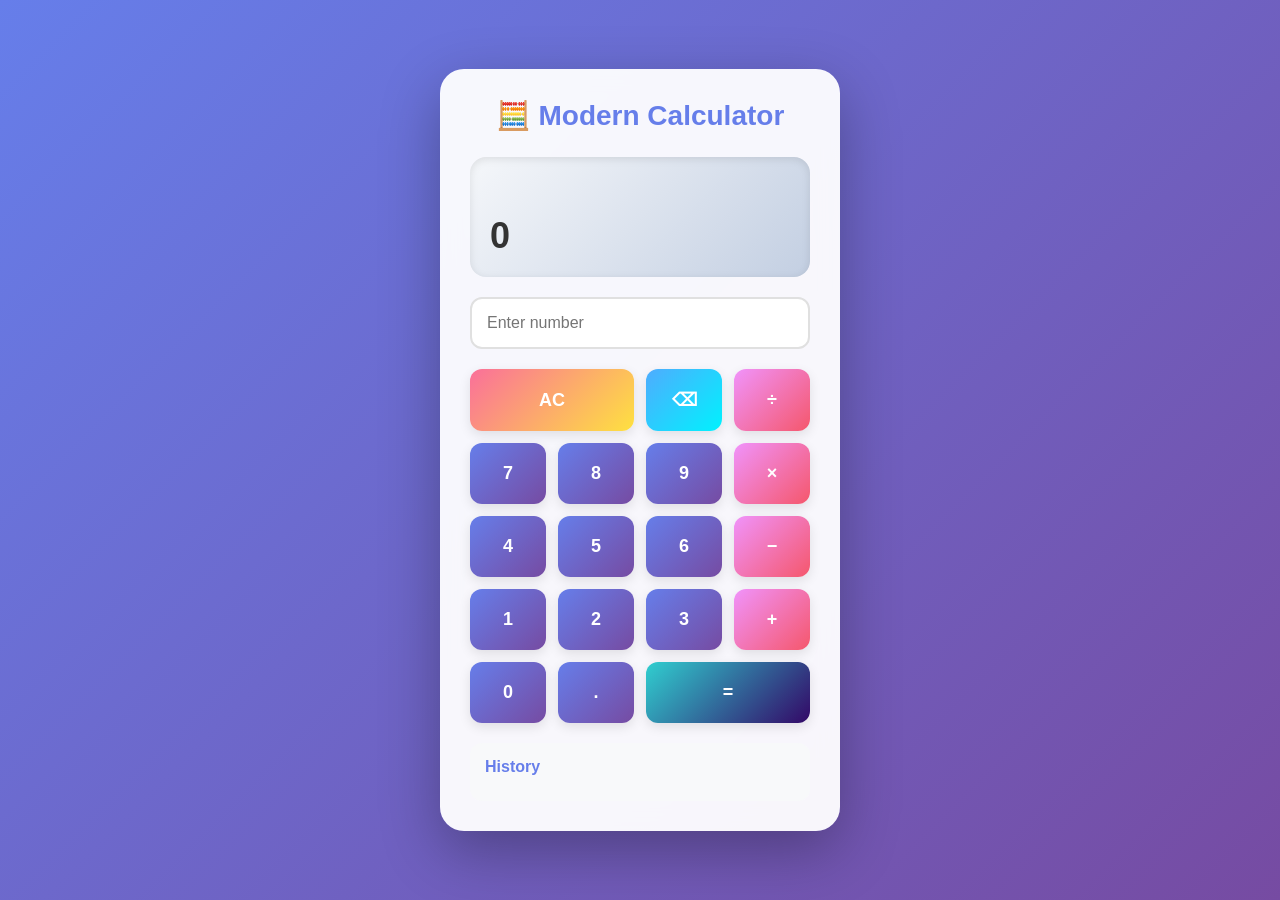
==== index.html @ 9a68133a "CHANGED smth" ====
<!doctype html>
<html lang="en">
  <head>
    <meta charset="UTF-8" />
    <meta name="viewport" content="width=device-width, initial-scale=1.0" />
    <title>Calculator</title>
    <link rel="stylesheet" href="style.css" />
    <script src="index.js"></script>
  </head>
  <body>
    <div class="calculator-container">
      <h1>🧮 Modern Calculator</h1>

      <div class="display">
        <div class="expression" id="expression"></div>
        <div class="result" id="result">0</div>
      </div>

      <div class="input-section">
        <div class="input-group">
          <input type="number" id="numberInput" placeholder="Enter number" />
        </div>
      </div>

      <div class="button-grid">
        <button class="btn-clear" onclick="clearAll()">AC</button>
        <button class="btn-function" onclick="backspace()">⌫</button>
        <button class="btn-operator" onclick="appendOperator('/')">÷</button>

        <button class="btn-number" onclick="appendNumber('7')">7</button>
        <button class="btn-number" onclick="appendNumber('8')">8</button>
        <button class="btn-number" onclick="appendNumber('9')">9</button>
        <button class="btn-operator" onclick="appendOperator('*')">×</button>

        <button class="btn-number" onclick="appendNumber('4')">4</button>
        <button class="btn-number" onclick="appendNumber('5')">5</button>
        <button class="btn-number" onclick="appendNumber('6')">6</button>
        <button class="btn-operator" onclick="appendOperator('-')">−</button>

        <button class="btn-number" onclick="appendNumber('1')">1</button>
        <button class="btn-number" onclick="appendNumber('2')">2</button>
        <button class="btn-number" onclick="appendNumber('3')">3</button>
        <button class="btn-operator" onclick="appendOperator('+')">+</button>

        <button class="btn-number" onclick="appendNumber('0')">0</button>
        <button class="btn-number" onclick="appendNumber('.')">.</button>
        <button class="btn-equals" onclick="calculate()">=</button>
      </div>

      <div class="history">
        <h3>History</h3>
        <div id="historyList"></div>
      </div>
    </div>
  </body>
</html>
---- style.css ----
* {
  margin: 0;
  padding: 0;
  box-sizing: border-box;
}

body {
  font-family: "Segoe UI", Tahoma, Geneva, Verdana, sans-serif;
  background: linear-gradient(135deg, #667eea 0%, #764ba2 100%);
  min-height: 100vh;
  display: flex;
  justify-content: center;
  align-items: center;
  padding: 20px;
}

.calculator-container {
  background: rgba(255, 255, 255, 0.95);
  backdrop-filter: blur(10px);
  border-radius: 24px;
  box-shadow: 0 20px 60px rgba(0, 0, 0, 0.3);
  padding: 30px;
  max-width: 400px;
  width: 100%;
  animation: slideIn 0.5s ease-out;
}

@keyframes slideIn {
  from {
    opacity: 0;
    transform: translateY(30px);
  }
  to {
    opacity: 1;
    transform: translateY(0);
  }
}

h1 {
  text-align: center;
  color: #667eea;
  margin-bottom: 25px;
  font-size: 28px;
  font-weight: 600;
}

.display {
  background: linear-gradient(135deg, #f5f7fa 0%, #c3cfe2 100%);
  border-radius: 16px;
  padding: 20px;
  margin-bottom: 20px;
  min-height: 120px;
  display: flex;
  flex-direction: column;
  justify-content: flex-end;
  box-shadow: inset 0 2px 8px rgba(0, 0, 0, 0.1);
}

.expression {
  font-size: 18px;
  color: #666;
  margin-bottom: 8px;
  min-height: 24px;
  word-break: break-all;
}

.result {
  font-size: 36px;
  font-weight: 600;
  color: #333;
  word-break: break-all;
}

.input-section {
  margin-bottom: 20px;
}

.input-group {
  display: flex;
  gap: 10px;
  margin-bottom: 15px;
}

input {
  flex: 1;
  padding: 15px;
  border: 2px solid #e0e0e0;
  border-radius: 12px;
  font-size: 16px;
  transition: all 0.3s;
  outline: none;
}

input:focus {
  border-color: #667eea;
  box-shadow: 0 0 0 3px rgba(102, 126, 234, 0.1);
}

.button-grid {
  display: grid;
  grid-template-columns: repeat(4, 1fr);
  gap: 12px;
  margin-bottom: 20px;
}

button {
  padding: 20px;
  border: none;
  border-radius: 12px;
  font-size: 18px;
  font-weight: 600;
  cursor: pointer;
  transition: all 0.2s;
  box-shadow: 0 4px 12px rgba(0, 0, 0, 0.1);
}

button:hover {
  transform: translateY(-2px);
  box-shadow: 0 6px 16px rgba(0, 0, 0, 0.15);
}

button:active {
  transform: translateY(0);
  box-shadow: 0 2px 8px rgba(0, 0, 0, 0.1);
}

.btn-number {
  background: linear-gradient(135deg, #667eea 0%, #764ba2 100%);
  color: white;
}

.btn-operator {
  background: linear-gradient(135deg, #f093fb 0%, #f5576c 100%);
  color: white;
}

.btn-function {
  background: linear-gradient(135deg, #4facfe 0%, #00f2fe 100%);
  color: white;
}

.btn-clear {
  background: linear-gradient(135deg, #fa709a 0%, #fee140 100%);
  color: white;
  grid-column: span 2;
}

.btn-equals {
  background: linear-gradient(135deg, #30cfd0 0%, #330867 100%);
  color: white;
  grid-column: span 2;
}

.history {
  background: #f8f9fa;
  border-radius: 12px;
  padding: 15px;
  max-height: 200px;
  overflow-y: auto;
}

.history h3 {
  color: #667eea;
  font-size: 16px;
  margin-bottom: 10px;
}

.history-item {
  background: white;
  padding: 10px;
  border-radius: 8px;
  margin-bottom: 8px;
  font-size: 14px;
  color: #555;
  box-shadow: 0 2px 4px rgba(0, 0, 0, 0.05);
  animation: fadeInHistory 0.3s ease-out;
}

@keyframes fadeInHistory {
  from {
    opacity: 0;
    transform: translateX(-10px);
  }
  to {
    opacity: 1;
    transform: translateX(0);
  }
}

.history::-webkit-scrollbar {
  width: 6px;
}

.history::-webkit-scrollbar-track {
  background: #f1f1f1;
  border-radius: 10px;
}

.history::-webkit-scrollbar-thumb {
  background: #667eea;
  border-radius: 10px;
}

@media (max-width: 480px) {
  .calculator-container {
    padding: 20px;
  }

  button {
    padding: 15px;
    font-size: 16px;
  }

  .result {
    font-size: 28px;
  }
}
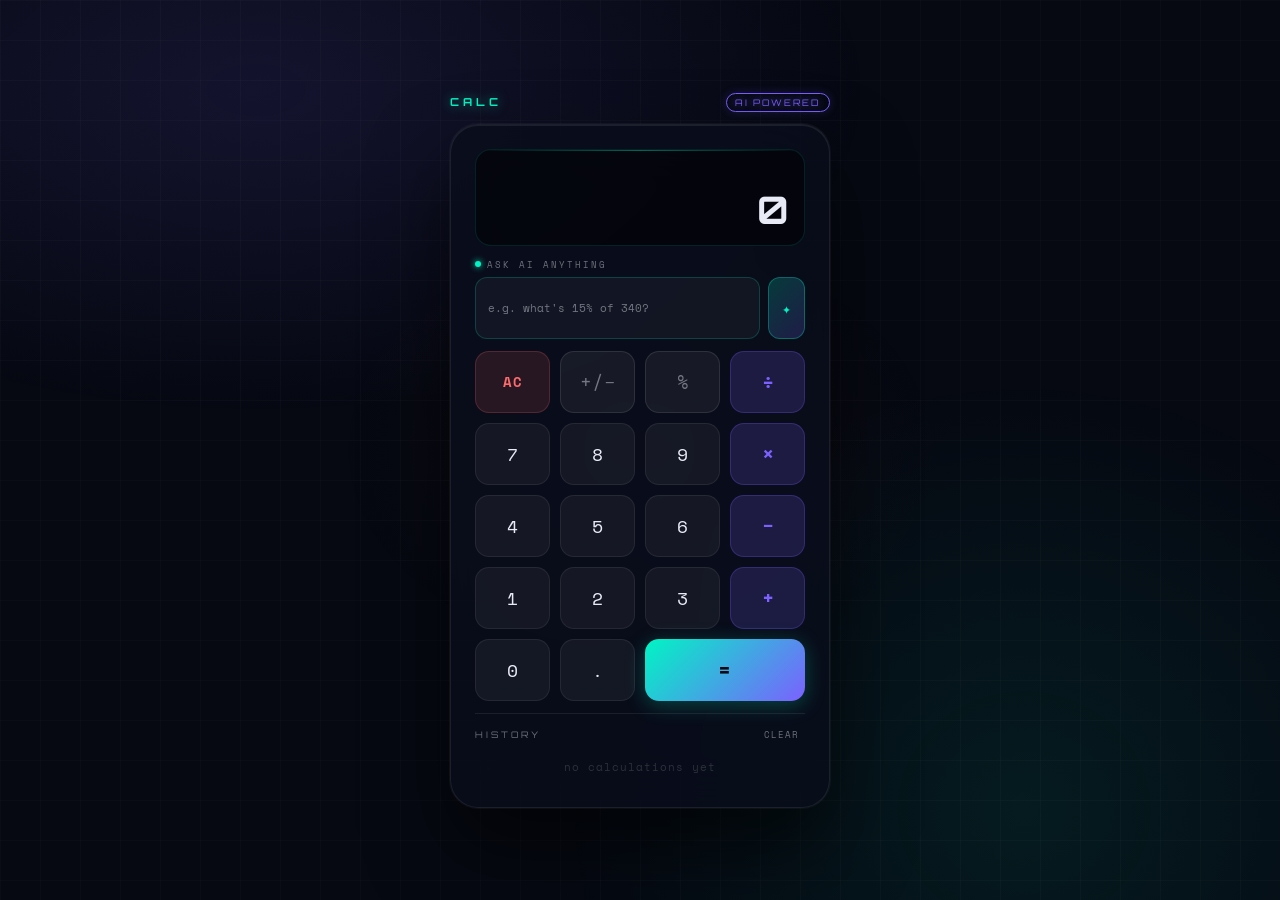
==== commit 21ecea8c: "Changed smth" ====
--- a/index.html
+++ b/index.html
@@ -2,55 +2,126 @@
 <html lang="en">
   <head>
     <meta charset="UTF-8" />
-    <meta name="viewport" content="width=device-width, initial-scale=1.0" />
-    <title>Calculator</title>
+    <meta
+      name="viewport"
+      content="width=device-width, initial-scale=1.0, maximum-scale=1.0, user-scalable=no"
+    />
+    <title>CALC — AI Edition</title>
+    <link
+      href="https://fonts.googleapis.com/css2?family=Space+Mono:ital,wght@0,400;0,700;1,400&family=Orbitron:wght@400;700;900&display=swap"
+      rel="stylesheet"
+    />
     <link rel="stylesheet" href="style.css" />
-    <script src="index.js"></script>
   </head>
   <body>
-    <div class="calculator-container">
-      <h1>🧮 Modern Calculator</h1>
-
-      <div class="display">
-        <div class="expression" id="expression"></div>
-        <div class="result" id="result">0</div>
+    <div class="calc-wrapper">
+      <div class="calc-header">
+        <div class="calc-title">CALC</div>
+        <div class="ai-badge">AI POWERED</div>
       </div>
 
-      <div class="input-section">
-        <div class="input-group">
-          <input type="number" id="numberInput" placeholder="Enter number" />
+      <div class="calculator">
+        <!-- Display -->
+        <div class="display" id="display">
+          <div class="expression" id="expression"></div>
+          <div class="result" id="result">0</div>
+        </div>
+
+        <!-- AI Input -->
+        <div class="ai-input-section">
+          <div class="ai-label">ASK AI ANYTHING</div>
+          <div class="ai-input-wrapper">
+            <input
+              class="ai-input"
+              id="aiInput"
+              type="text"
+              placeholder="e.g. what's 15% of 340?"
+              onkeydown="if (event.key === 'Enter') askAI();"
+            />
+            <button
+              class="ai-send-btn"
+              id="aiBtn"
+              onclick="askAI()"
+              title="Ask AI"
+            >
+              ✦
+            </button>
+          </div>
+          <div class="ai-response" id="aiResponse"></div>
+        </div>
+
+        <!-- Buttons -->
+        <div class="button-grid">
+          <button class="btn-clear" onclick="clearAll(this)">AC</button>
+          <button class="btn-function" onclick="toggleSign(this)">+/−</button>
+          <button class="btn-function" onclick="percent(this)">%</button>
+          <button class="btn-operator" onclick="appendOperator('/', this)">
+            ÷
+          </button>
+
+          <button class="btn-number" onclick="appendNumber('7', this)">
+            7
+          </button>
+          <button class="btn-number" onclick="appendNumber('8', this)">
+            8
+          </button>
+          <button class="btn-number" onclick="appendNumber('9', this)">
+            9
+          </button>
+          <button class="btn-operator" onclick="appendOperator('*', this)">
+            ×
+          </button>
+
+          <button class="btn-number" onclick="appendNumber('4', this)">
+            4
+          </button>
+          <button class="btn-number" onclick="appendNumber('5', this)">
+            5
+          </button>
+          <button class="btn-number" onclick="appendNumber('6', this)">
+            6
+          </button>
+          <button class="btn-operator" onclick="appendOperator('-', this)">
+            −
+          </button>
+
+          <button class="btn-number" onclick="appendNumber('1', this)">
+            1
+          </button>
+          <button class="btn-number" onclick="appendNumber('2', this)">
+            2
+          </button>
+          <button class="btn-number" onclick="appendNumber('3', this)">
+            3
+          </button>
+          <button class="btn-operator" onclick="appendOperator('+', this)">
+            +
+          </button>
+
+          <button class="btn-number" onclick="appendNumber('0', this)">
+            0
+          </button>
+          <button class="btn-number" onclick="appendNumber('.', this)">
+            .
+          </button>
+          <button class="btn-equals" onclick="calculate(this)">=</button>
+        </div>
+
+        <!-- History -->
+        <div class="history">
+          <div class="history-header">
+            <div class="history-title">HISTORY</div>
+            <button class="history-clear" onclick="clearHistory()">
+              CLEAR
+            </button>
+          </div>
+          <div class="history-list" id="historyList">
+            <div class="empty-history">no calculations yet</div>
+          </div>
         </div>
       </div>
+    </div>
 
-      <div class="button-grid">
-        <button class="btn-clear" onclick="clearAll()">AC</button>
-        <button class="btn-function" onclick="backspace()">⌫</button>
-        <button class="btn-operator" onclick="appendOperator('/')">÷</button>
-
-        <button class="btn-number" onclick="appendNumber('7')">7</button>
-        <button class="btn-number" onclick="appendNumber('8')">8</button>
-        <button class="btn-number" onclick="appendNumber('9')">9</button>
-        <button class="btn-operator" onclick="appendOperator('*')">×</button>
-
-        <button class="btn-number" onclick="appendNumber('4')">4</button>
-        <button class="btn-number" onclick="appendNumber('5')">5</button>
-        <button class="btn-number" onclick="appendNumber('6')">6</button>
-        <button class="btn-operator" onclick="appendOperator('-')">−</button>
-
-        <button class="btn-number" onclick="appendNumber('1')">1</button>
-        <button class="btn-number" onclick="appendNumber('2')">2</button>
-        <button class="btn-number" onclick="appendNumber('3')">3</button>
-        <button class="btn-operator" onclick="appendOperator('+')">+</button>
-
-        <button class="btn-number" onclick="appendNumber('0')">0</button>
-        <button class="btn-number" onclick="appendNumber('.')">.</button>
-        <button class="btn-equals" onclick="calculate()">=</button>
-      </div>
-
-      <div class="history">
-        <h3>History</h3>
-        <div id="historyList"></div>
-      </div>
-    </div>
+    <script src="index.js"></script>
   </body>
 </html>
--- a/style.css
+++ b/style.css
@@ -1,185 +1,575 @@
-* {
+*,
+*::before,
+*::after {
+  box-sizing: border-box;
   margin: 0;
   padding: 0;
-  box-sizing: border-box;
-}
-
+}
+
+:root {
+  --bg: #060912;
+  --surface: rgba(255, 255, 255, 0.04);
+  --surface-hover: rgba(255, 255, 255, 0.08);
+  --border: rgba(255, 255, 255, 0.08);
+  --accent: #00f5c4;
+  --accent2: #7b61ff;
+  --accent3: #ff6b6b;
+  --text: #e8eaf6;
+  --text-dim: rgba(232, 234, 246, 0.45);
+  --num-bg: rgba(255, 255, 255, 0.05);
+  --op-bg: rgba(123, 97, 255, 0.18);
+  --eq-bg: linear-gradient(135deg, #00f5c4, #7b61ff);
+  --glow: 0 0 20px rgba(0, 245, 196, 0.3);
+  --glow2: 0 0 20px rgba(123, 97, 255, 0.4);
+  --radius: 16px;
+
+  /* Responsive sizing tokens */
+  --btn-height: 62px;
+  --btn-font: 18px;
+  --btn-radius: 14px;
+  --btn-gap: 10px;
+  --calc-padding: 24px;
+  --result-font: 38px;
+  --wrapper-width: 380px;
+}
+
+/* ── iPhone SE (375px) & smaller ──────────────────── */
+@media (max-width: 390px) {
+  :root {
+    --btn-height: 52px;
+    --btn-font: 16px;
+    --btn-radius: 11px;
+    --btn-gap: 7px;
+    --calc-padding: 14px;
+    --result-font: 30px;
+    --wrapper-width: 100%;
+  }
+}
+
+/* ── Very small (320px iPhone SE 1st gen) ─────────── */
+@media (max-width: 340px) {
+  :root {
+    --btn-height: 46px;
+    --btn-font: 14px;
+    --btn-radius: 10px;
+    --btn-gap: 6px;
+    --calc-padding: 12px;
+    --result-font: 26px;
+    --wrapper-width: 100%;
+  }
+}
+
+html,
 body {
-  font-family: "Segoe UI", Tahoma, Geneva, Verdana, sans-serif;
-  background: linear-gradient(135deg, #667eea 0%, #764ba2 100%);
+  height: 100%;
+}
+
+body {
+  background: var(--bg);
   min-height: 100vh;
-  display: flex;
+  min-height: 100dvh;
+  display: flex;
+  align-items: center;
   justify-content: center;
+  font-family: "Space Mono", monospace;
+  overflow-x: hidden;
+  position: relative;
+  padding: 12px;
+}
+
+/* Animated background */
+body::before {
+  content: "";
+  position: fixed;
+  inset: 0;
+  background:
+    radial-gradient(
+      ellipse 80% 60% at 20% 10%,
+      rgba(123, 97, 255, 0.12) 0%,
+      transparent 60%
+    ),
+    radial-gradient(
+      ellipse 60% 80% at 80% 90%,
+      rgba(0, 245, 196, 0.08) 0%,
+      transparent 60%
+    ),
+    radial-gradient(
+      ellipse 40% 40% at 50% 50%,
+      rgba(255, 107, 107, 0.04) 0%,
+      transparent 60%
+    );
+  pointer-events: none;
+  animation: bgPulse 8s ease-in-out infinite alternate;
+}
+
+@keyframes bgPulse {
+  0% {
+    opacity: 0.7;
+  }
+  100% {
+    opacity: 1;
+  }
+}
+
+/* Grid lines */
+body::after {
+  content: "";
+  position: fixed;
+  inset: 0;
+  background-image:
+    linear-gradient(rgba(255, 255, 255, 0.02) 1px, transparent 1px),
+    linear-gradient(90deg, rgba(255, 255, 255, 0.02) 1px, transparent 1px);
+  background-size: 40px 40px;
+  pointer-events: none;
+}
+
+.calc-wrapper {
+  position: relative;
+  z-index: 10;
+  width: var(--wrapper-width);
+  max-width: 420px;
+}
+
+/* Header */
+.calc-header {
+  display: flex;
   align-items: center;
-  padding: 20px;
-}
-
-.calculator-container {
-  background: rgba(255, 255, 255, 0.95);
-  backdrop-filter: blur(10px);
-  border-radius: 24px;
-  box-shadow: 0 20px 60px rgba(0, 0, 0, 0.3);
-  padding: 30px;
-  max-width: 400px;
-  width: 100%;
-  animation: slideIn 0.5s ease-out;
+  justify-content: space-between;
+  margin-bottom: 12px;
+}
+
+.calc-title {
+  font-family: "Orbitron", monospace;
+  font-size: 11px;
+  font-weight: 700;
+  letter-spacing: 4px;
+  color: var(--accent);
+  text-shadow: 0 0 12px rgba(0, 245, 196, 0.6);
+}
+
+.ai-badge {
+  font-family: "Orbitron", monospace;
+  font-size: 9px;
+  letter-spacing: 2px;
+  color: var(--accent2);
+  border: 1px solid var(--accent2);
+  padding: 3px 8px;
+  border-radius: 20px;
+  text-shadow: 0 0 10px rgba(123, 97, 255, 0.8);
+  box-shadow: 0 0 10px rgba(123, 97, 255, 0.2);
+  animation: pulse 2s ease-in-out infinite;
+}
+
+@keyframes pulse {
+  0%,
+  100% {
+    box-shadow: 0 0 10px rgba(123, 97, 255, 0.2);
+  }
+  50% {
+    box-shadow: 0 0 20px rgba(123, 97, 255, 0.5);
+  }
+}
+
+/* Main calculator card */
+.calculator {
+  background: rgba(10, 14, 28, 0.85);
+  backdrop-filter: blur(30px);
+  -webkit-backdrop-filter: blur(30px);
+  border: 1px solid var(--border);
+  border-radius: 28px;
+  padding: var(--calc-padding);
+  box-shadow:
+    0 0 0 1px rgba(255, 255, 255, 0.04),
+    0 40px 80px rgba(0, 0, 0, 0.6),
+    inset 0 1px 0 rgba(255, 255, 255, 0.08);
+}
+
+/* Display */
+.display {
+  background: rgba(0, 0, 0, 0.5);
+  border: 1px solid rgba(0, 245, 196, 0.12);
+  border-radius: var(--radius);
+  padding: 16px 16px 12px;
+  margin-bottom: 12px;
+  min-height: 90px;
+  display: flex;
+  flex-direction: column;
+  justify-content: flex-end;
+  position: relative;
+  overflow: hidden;
+}
+
+.display::before {
+  content: "";
+  position: absolute;
+  top: 0;
+  left: 0;
+  right: 0;
+  height: 1px;
+  background: linear-gradient(
+    90deg,
+    transparent,
+    rgba(0, 245, 196, 0.4),
+    transparent
+  );
+}
+
+.expression {
+  font-size: 12px;
+  color: var(--text-dim);
+  text-align: right;
+  min-height: 16px;
+  letter-spacing: 1px;
+  margin-bottom: 4px;
+  overflow: hidden;
+  text-overflow: ellipsis;
+  white-space: nowrap;
+}
+
+.result {
+  font-family: "Orbitron", monospace;
+  font-size: var(--result-font);
+  font-weight: 700;
+  color: var(--text);
+  text-align: right;
+  letter-spacing: -1px;
+  transition:
+    color 0.2s,
+    text-shadow 0.2s;
+  overflow: hidden;
+  text-overflow: ellipsis;
+  white-space: nowrap;
+}
+
+.result.glow {
+  color: var(--accent);
+  text-shadow: 0 0 20px rgba(0, 245, 196, 0.6);
+}
+
+/* AI input */
+.ai-input-section {
+  margin-bottom: 12px;
+  position: relative;
+}
+
+.ai-label {
+  font-size: 9px;
+  letter-spacing: 2px;
+  color: var(--text-dim);
+  margin-bottom: 6px;
+  display: flex;
+  align-items: center;
+  gap: 6px;
+}
+
+.ai-label::before {
+  content: "";
+  display: inline-block;
+  width: 6px;
+  height: 6px;
+  border-radius: 50%;
+  background: var(--accent);
+  box-shadow: 0 0 6px var(--accent);
+  animation: blink 1.5s ease-in-out infinite;
+}
+
+@keyframes blink {
+  0%,
+  100% {
+    opacity: 1;
+  }
+  50% {
+    opacity: 0.3;
+  }
+}
+
+.ai-input-wrapper {
+  display: flex;
+  gap: 8px;
+}
+
+.ai-input {
+  flex: 1;
+  background: rgba(255, 255, 255, 0.04);
+  border: 1px solid rgba(0, 245, 196, 0.2);
+  border-radius: 12px;
+  padding: 9px 12px;
+  font-family: "Space Mono", monospace;
+  font-size: 11px;
+  color: var(--text);
+  outline: none;
+  transition:
+    border-color 0.2s,
+    box-shadow 0.2s;
+  -webkit-appearance: none;
+}
+
+.ai-input::placeholder {
+  color: var(--text-dim);
+}
+
+.ai-input:focus {
+  border-color: rgba(0, 245, 196, 0.5);
+  box-shadow: 0 0 15px rgba(0, 245, 196, 0.1);
+}
+
+.ai-send-btn {
+  background: linear-gradient(
+    135deg,
+    rgba(0, 245, 196, 0.2),
+    rgba(123, 97, 255, 0.2)
+  );
+  border: 1px solid rgba(0, 245, 196, 0.3);
+  border-radius: 12px;
+  padding: 9px 13px;
+  color: var(--accent);
+  font-size: 15px;
+  cursor: pointer;
+  transition: all 0.2s;
+  flex-shrink: 0;
+}
+
+.ai-send-btn:hover {
+  background: linear-gradient(
+    135deg,
+    rgba(0, 245, 196, 0.35),
+    rgba(123, 97, 255, 0.35)
+  );
+  box-shadow: var(--glow);
+  transform: scale(1.05);
+}
+
+.ai-send-btn:active {
+  transform: scale(0.95);
+}
+
+.ai-send-btn.loading {
+  animation: spin 0.8s linear infinite;
+}
+
+@keyframes spin {
+  from {
+    transform: rotate(0deg);
+  }
+  to {
+    transform: rotate(360deg);
+  }
+}
+
+/* AI response bubble */
+.ai-response {
+  margin-top: 8px;
+  padding: 9px 12px;
+  background: rgba(123, 97, 255, 0.1);
+  border: 1px solid rgba(123, 97, 255, 0.2);
+  border-radius: 12px;
+  font-size: 11px;
+  color: rgba(232, 234, 246, 0.75);
+  line-height: 1.5;
+  display: none;
+  animation: fadeIn 0.3s ease;
+}
+
+.ai-response.show {
+  display: block;
+}
+
+@keyframes fadeIn {
+  from {
+    opacity: 0;
+    transform: translateY(-4px);
+  }
+  to {
+    opacity: 1;
+    transform: translateY(0);
+  }
+}
+
+/* Button grid */
+.button-grid {
+  display: grid;
+  grid-template-columns: repeat(4, 1fr);
+  gap: var(--btn-gap);
+}
+
+button {
+  font-family: "Space Mono", monospace;
+  border: none;
+  border-radius: var(--btn-radius);
+  padding: 0;
+  height: var(--btn-height);
+  font-size: var(--btn-font);
+  cursor: pointer;
+  transition: all 0.12s ease;
+  position: relative;
+  overflow: hidden;
+  display: flex;
+  align-items: center;
+  justify-content: center;
+  -webkit-tap-highlight-color: transparent;
+  touch-action: manipulation;
+}
+
+button::after {
+  content: "";
+  position: absolute;
+  inset: 0;
+  background: white;
+  opacity: 0;
+  transition: opacity 0.1s;
+  border-radius: inherit;
+}
+
+button:active::after {
+  opacity: 0.08;
+}
+button:active {
+  transform: scale(0.94);
+}
+
+.btn-number {
+  background: var(--num-bg);
+  border: 1px solid rgba(255, 255, 255, 0.07);
+  color: var(--text);
+  font-weight: 400;
+}
+
+.btn-number:hover {
+  background: var(--surface-hover);
+  border-color: rgba(255, 255, 255, 0.14);
+  box-shadow: 0 4px 16px rgba(0, 0, 0, 0.3);
+}
+
+.btn-operator {
+  background: var(--op-bg);
+  border: 1px solid rgba(123, 97, 255, 0.25);
+  color: var(--accent2);
+  font-weight: 700;
+  font-size: calc(var(--btn-font) + 2px);
+}
+
+.btn-operator:hover {
+  background: rgba(123, 97, 255, 0.3);
+  border-color: rgba(123, 97, 255, 0.5);
+  box-shadow: var(--glow2);
+  color: #a898ff;
+}
+
+.btn-clear {
+  background: rgba(255, 107, 107, 0.12);
+  border: 1px solid rgba(255, 107, 107, 0.2);
+  color: var(--accent3);
+  font-size: calc(var(--btn-font) - 4px);
+  letter-spacing: 1px;
+  font-weight: 700;
+}
+
+.btn-clear:hover {
+  background: rgba(255, 107, 107, 0.22);
+  border-color: rgba(255, 107, 107, 0.4);
+  box-shadow: 0 0 15px rgba(255, 107, 107, 0.25);
+}
+
+.btn-function {
+  background: rgba(255, 255, 255, 0.06);
+  border: 1px solid rgba(255, 255, 255, 0.1);
+  color: var(--text-dim);
+  font-size: calc(var(--btn-font) + 1px);
+}
+
+.btn-function:hover {
+  background: rgba(255, 255, 255, 0.1);
+  color: var(--text);
+}
+
+.btn-equals {
+  grid-column: span 2;
+  background: linear-gradient(135deg, #00f5c4 0%, #7b61ff 100%);
+  border: none;
+  color: #060912;
+  font-weight: 700;
+  font-size: calc(var(--btn-font) + 3px);
+  box-shadow: 0 4px 20px rgba(0, 245, 196, 0.25);
+  letter-spacing: 1px;
+}
+
+.btn-equals:hover {
+  box-shadow: 0 6px 30px rgba(0, 245, 196, 0.45);
+  transform: translateY(-1px) scale(1.01);
+}
+
+.btn-equals:active {
+  transform: scale(0.96);
+  box-shadow: 0 2px 10px rgba(0, 245, 196, 0.2);
+}
+
+/* History */
+.history {
+  margin-top: 12px;
+  border-top: 1px solid var(--border);
+  padding-top: 12px;
+}
+
+.history-header {
+  display: flex;
+  align-items: center;
+  justify-content: space-between;
+  margin-bottom: 8px;
+}
+
+.history-title {
+  font-family: "Orbitron", monospace;
+  font-size: 9px;
+  letter-spacing: 3px;
+  color: var(--text-dim);
+}
+
+.history-clear {
+  font-size: 9px;
+  letter-spacing: 1px;
+  color: var(--text-dim);
+  cursor: pointer;
+  background: none;
+  border: none;
+  font-family: "Space Mono", monospace;
+  height: auto;
+  padding: 2px 6px;
+  border-radius: 4px;
+  transition: color 0.2s;
+}
+
+.history-clear:hover {
+  color: var(--accent3);
+}
+.history-clear:active {
+  transform: scale(0.95);
+}
+
+.history-list {
+  max-height: 80px;
+  overflow-y: auto;
+  scrollbar-width: none;
+}
+
+.history-list::-webkit-scrollbar {
+  display: none;
+}
+
+.history-item {
+  display: flex;
+  justify-content: space-between;
+  align-items: baseline;
+  padding: 5px 0;
+  border-bottom: 1px solid rgba(255, 255, 255, 0.04);
+  cursor: pointer;
+  transition: opacity 0.2s;
+  animation: slideIn 0.2s ease;
 }
 
 @keyframes slideIn {
   from {
     opacity: 0;
-    transform: translateY(30px);
-  }
-  to {
-    opacity: 1;
-    transform: translateY(0);
-  }
-}
-
-h1 {
-  text-align: center;
-  color: #667eea;
-  margin-bottom: 25px;
-  font-size: 28px;
-  font-weight: 600;
-}
-
-.display {
-  background: linear-gradient(135deg, #f5f7fa 0%, #c3cfe2 100%);
-  border-radius: 16px;
-  padding: 20px;
-  margin-bottom: 20px;
-  min-height: 120px;
-  display: flex;
-  flex-direction: column;
-  justify-content: flex-end;
-  box-shadow: inset 0 2px 8px rgba(0, 0, 0, 0.1);
-}
-
-.expression {
-  font-size: 18px;
-  color: #666;
-  margin-bottom: 8px;
-  min-height: 24px;
-  word-break: break-all;
-}
-
-.result {
-  font-size: 36px;
-  font-weight: 600;
-  color: #333;
-  word-break: break-all;
-}
-
-.input-section {
-  margin-bottom: 20px;
-}
-
-.input-group {
-  display: flex;
-  gap: 10px;
-  margin-bottom: 15px;
-}
-
-input {
-  flex: 1;
-  padding: 15px;
-  border: 2px solid #e0e0e0;
-  border-radius: 12px;
-  font-size: 16px;
-  transition: all 0.3s;
-  outline: none;
-}
-
-input:focus {
-  border-color: #667eea;
-  box-shadow: 0 0 0 3px rgba(102, 126, 234, 0.1);
-}
-
-.button-grid {
-  display: grid;
-  grid-template-columns: repeat(4, 1fr);
-  gap: 12px;
-  margin-bottom: 20px;
-}
-
-button {
-  padding: 20px;
-  border: none;
-  border-radius: 12px;
-  font-size: 18px;
-  font-weight: 600;
-  cursor: pointer;
-  transition: all 0.2s;
-  box-shadow: 0 4px 12px rgba(0, 0, 0, 0.1);
-}
-
-button:hover {
-  transform: translateY(-2px);
-  box-shadow: 0 6px 16px rgba(0, 0, 0, 0.15);
-}
-
-button:active {
-  transform: translateY(0);
-  box-shadow: 0 2px 8px rgba(0, 0, 0, 0.1);
-}
-
-.btn-number {
-  background: linear-gradient(135deg, #667eea 0%, #764ba2 100%);
-  color: white;
-}
-
-.btn-operator {
-  background: linear-gradient(135deg, #f093fb 0%, #f5576c 100%);
-  color: white;
-}
-
-.btn-function {
-  background: linear-gradient(135deg, #4facfe 0%, #00f2fe 100%);
-  color: white;
-}
-
-.btn-clear {
-  background: linear-gradient(135deg, #fa709a 0%, #fee140 100%);
-  color: white;
-  grid-column: span 2;
-}
-
-.btn-equals {
-  background: linear-gradient(135deg, #30cfd0 0%, #330867 100%);
-  color: white;
-  grid-column: span 2;
-}
-
-.history {
-  background: #f8f9fa;
-  border-radius: 12px;
-  padding: 15px;
-  max-height: 200px;
-  overflow-y: auto;
-}
-
-.history h3 {
-  color: #667eea;
-  font-size: 16px;
-  margin-bottom: 10px;
-}
-
-.history-item {
-  background: white;
-  padding: 10px;
-  border-radius: 8px;
-  margin-bottom: 8px;
-  font-size: 14px;
-  color: #555;
-  box-shadow: 0 2px 4px rgba(0, 0, 0, 0.05);
-  animation: fadeInHistory 0.3s ease-out;
-}
-
-@keyframes fadeInHistory {
-  from {
-    opacity: 0;
-    transform: translateX(-10px);
+    transform: translateX(-8px);
   }
   to {
     opacity: 1;
@@ -187,31 +577,72 @@
   }
 }
 
-.history::-webkit-scrollbar {
-  width: 6px;
-}
-
-.history::-webkit-scrollbar-track {
-  background: #f1f1f1;
-  border-radius: 10px;
-}
-
-.history::-webkit-scrollbar-thumb {
-  background: #667eea;
-  border-radius: 10px;
-}
-
-@media (max-width: 480px) {
-  .calculator-container {
-    padding: 20px;
-  }
-
-  button {
-    padding: 15px;
-    font-size: 16px;
-  }
-
-  .result {
-    font-size: 28px;
-  }
-}
+.history-item:hover {
+  opacity: 0.8;
+}
+
+.history-expr {
+  font-size: 11px;
+  color: var(--text-dim);
+}
+
+.history-val {
+  font-family: "Orbitron", monospace;
+  font-size: 12px;
+  color: var(--accent);
+}
+
+.empty-history {
+  text-align: center;
+  font-size: 11px;
+  color: rgba(255, 255, 255, 0.15);
+  padding: 8px 0;
+  letter-spacing: 1px;
+}
+
+/* Button ripple effect */
+@keyframes ripple {
+  0% {
+    transform: scale(0);
+    opacity: 0.4;
+  }
+  100% {
+    transform: scale(3);
+    opacity: 0;
+  }
+}
+
+.ripple-effect {
+  position: absolute;
+  border-radius: 50%;
+  width: 40px;
+  height: 40px;
+  background: white;
+  pointer-events: none;
+  transform: scale(0);
+  animation: ripple 0.5s ease-out forwards;
+}
+
+/* Error shake */
+@keyframes shake {
+  0%,
+  100% {
+    transform: translateX(0);
+  }
+  20% {
+    transform: translateX(-6px);
+  }
+  40% {
+    transform: translateX(6px);
+  }
+  60% {
+    transform: translateX(-4px);
+  }
+  80% {
+    transform: translateX(4px);
+  }
+}
+
+.shake {
+  animation: shake 0.4s ease;
+}
